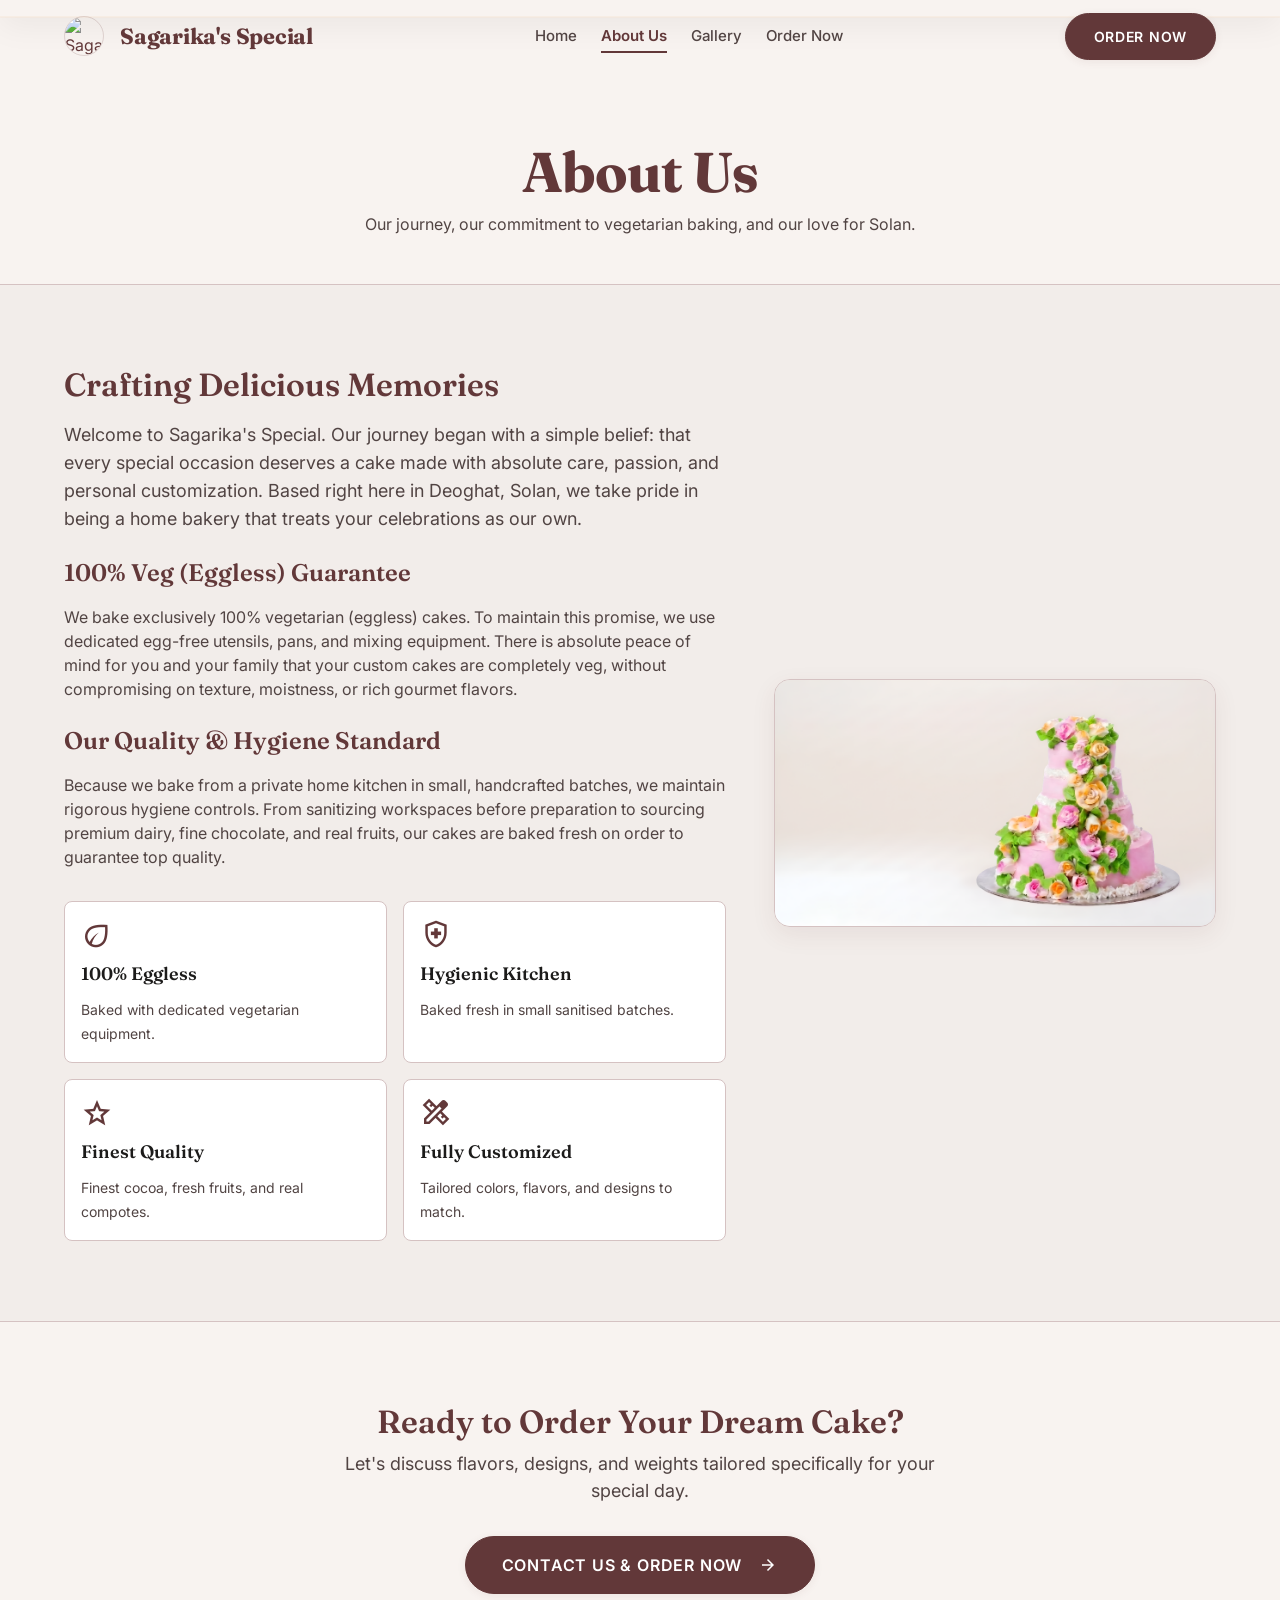
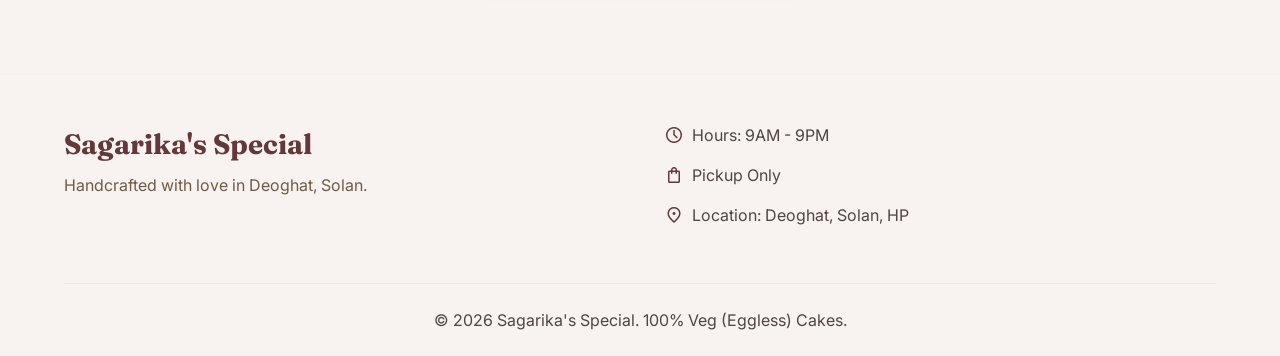
==== about.html @ c47560eb "Refactor single-page website to multi-page structure: Home, About Us, Gallery, Order Now. Add WhatsA" ====
<!DOCTYPE html>
<html lang="en">
<head>
  <meta charset="utf-8">
  <meta name="viewport" content="width=device-width, initial-scale=1.0">
  <title>About Us | Sagarika's Special</title>
  <meta name="description" content="Learn about Sagarika's Special, our passion for baking handcrafted 100% vegetarian (eggless) custom cakes, and our hygiene commitments in Deoghat, Solan.">
  
  <!-- Preconnect to Fonts -->
  <link rel="preconnect" href="https://fonts.googleapis.com">
  <link rel="preconnect" href="https://fonts.gstatic.com" crossorigin>
  
  <!-- Font Stylesheets -->
  <link href="https://fonts.googleapis.com/css2?family=Fraunces:ital,opsz,wght@0,9..144,100..900;1,9..144,100..900&family=Inter:wght@100..900&display=block" rel="stylesheet">
  <link href="https://fonts.googleapis.com/css2?family=Material+Symbols+Outlined:wght,FILL@100..700,0..1&display=block" rel="stylesheet">
  
  <!-- Custom Stylesheet -->
  <link rel="stylesheet" href="./css/style.css?v=28">
</head>
<body id="about">

  <!-- Preloader -->
  <div id="preloader" class="preloader">
    <div class="loader-content">
      <span class="loader-text">Sagarika's Special</span>
      <div class="loader-spinner"></div>
    </div>
  </div>

  <!-- Navigation Bar -->
  <nav class="navbar" id="main-nav">
    <div class="container-custom nav-container">
      <!-- Brand Logo & Name -->
      <a href="./index.html" class="logo-link">
        <img alt="Sagarika Special Logo" class="logo-img" src="https://lh3.googleusercontent.com/aida-public/[base64]">
        <span class="logo-text">Sagarika's Special</span>
      </a>
      
      <!-- Centered Navigation Links (Desktop) -->
      <div class="nav-links">
        <a href="./index.html" class="nav-link">Home</a>
        <a href="./about.html" class="nav-link">About Us</a>
        <a href="./gallery.html" class="nav-link">Gallery</a>
        <a href="./order.html" class="nav-link">Order Now</a>
      </div>
      
      <!-- Rightmost CTA Button -->
      <a class="btn btn-primary" href="./order.html">Order Now</a>
      
      <!-- Hamburger Toggle -->
      <button class="mobile-nav-toggle" id="mobile-menu-toggle" aria-label="Toggle navigation menu" aria-expanded="false">
        <span></span>
        <span></span>
        <span></span>
      </button>
    </div>
  </nav>

  <!-- Mobile Navigation Menu Drawer -->
  <div id="mobile-menu" class="mobile-menu">
    <a href="./index.html" class="nav-link">Home</a>
    <a href="./about.html" class="nav-link">About Us</a>
    <a href="./gallery.html" class="nav-link">Gallery</a>
    <a href="./order.html" class="nav-link">Order Now</a>
  </div>

  <!-- Main Content -->
  <main class="main-content">
    
    <!-- Page Hero -->
    <header class="page-hero">
      <div class="container-custom">
        <h1 class="font-display-lg page-hero-title">About Us</h1>
        <p class="page-hero-subtitle">Our journey, our commitment to vegetarian baking, and our love for Solan.</p>
      </div>
    </header>

    <!-- Editorial Story Section -->
    <section class="section-padding" style="background-color: var(--color-background);">
      <div class="container-custom">
        <div class="about-grid">
          <!-- Text Column -->
          <div class="about-text">
            <h2 class="font-headline-lg" style="color: var(--color-primary);">Crafting Delicious Memories</h2>
            <p class="font-body-lg" style="color: var(--color-on-surface-variant);">
              Welcome to Sagarika's Special. Our journey began with a simple belief: that every special occasion deserves a cake made with absolute care, passion, and personal customization. Based right here in Deoghat, Solan, we take pride in being a home bakery that treats your celebrations as our own.
            </p>
            
            <h3 class="font-headline-md" style="color: var(--color-primary); margin-top: var(--spacing-xs);">100% Veg (Eggless) Guarantee</h3>
            <p class="font-body-md" style="color: var(--color-on-surface-variant);">
              We bake exclusively 100% vegetarian (eggless) cakes. To maintain this promise, we use dedicated egg-free utensils, pans, and mixing equipment. There is absolute peace of mind for you and your family that your custom cakes are completely veg, without compromising on texture, moistness, or rich gourmet flavors.
            </p>

            <h3 class="font-headline-md" style="color: var(--color-primary); margin-top: var(--spacing-xs);">Our Quality & Hygiene Standard</h3>
            <p class="font-body-md" style="color: var(--color-on-surface-variant);">
              Because we bake from a private home kitchen in small, handcrafted batches, we maintain rigorous hygiene controls. From sanitizing workspaces before preparation to sourcing premium dairy, fine chocolate, and real fruits, our cakes are baked fresh on order to guarantee top quality.
            </p>

            <!-- Features Grid -->
            <div class="about-features">
              <div class="about-feature-item">
                <span class="material-symbols-outlined about-feature-icon">eco</span>
                <h4 class="font-headline-md" style="font-size: 18px; margin: 0;">100% Eggless</h4>
                <p class="font-body-md" style="font-size: 14px; margin: 0; color: var(--color-on-surface-variant);">Baked with dedicated vegetarian equipment.</p>
              </div>
              <div class="about-feature-item">
                <span class="material-symbols-outlined about-feature-icon">health_and_safety</span>
                <h4 class="font-headline-md" style="font-size: 18px; margin: 0;">Hygienic Kitchen</h4>
                <p class="font-body-md" style="font-size: 14px; margin: 0; color: var(--color-on-surface-variant);">Baked fresh in small sanitised batches.</p>
              </div>
              <div class="about-feature-item">
                <span class="material-symbols-outlined about-feature-icon">grade</span>
                <h4 class="font-headline-md" style="font-size: 18px; margin: 0;">Finest Quality</h4>
                <p class="font-body-md" style="font-size: 14px; margin: 0; color: var(--color-on-surface-variant);">Finest cocoa, fresh fruits, and real compotes.</p>
              </div>
              <div class="about-feature-item">
                <span class="material-symbols-outlined about-feature-icon">design_services</span>
                <h4 class="font-headline-md" style="font-size: 18px; margin: 0;">Fully Customized</h4>
                <p class="font-body-md" style="font-size: 14px; margin: 0; color: var(--color-on-surface-variant);">Tailored colors, flavors, and designs to match.</p>
              </div>
            </div>
          </div>

          <!-- Image Column -->
          <div>
            <div class="about-image-container">
              <img class="about-image" alt="Stunning rose celebration custom cake handcrafted in Solan" src="./images/hero-celebration.png">
            </div>
          </div>
        </div>
      </div>
    </section>

    <!-- Call to Action Banner -->
    <section class="order-section section-padding" style="background-color: var(--color-surface-container-low); border-top: 1px solid var(--color-outline-variant);">
      <div class="container-custom order-container" style="text-align: center;">
        <h2 class="font-headline-lg section-title">Ready to Order Your Dream Cake?</h2>
        <p class="section-subtitle" style="max-width: 650px; margin: 0 auto 32px auto; color: var(--color-on-surface-variant);">
          Let's discuss flavors, designs, and weights tailored specifically for your special day.
        </p>
        <div style="display: flex; justify-content: center;">
          <a class="btn btn-primary btn-lg" href="./order.html">
            Contact Us & Order Now
            <span class="material-symbols-outlined" style="font-size: 20px; margin-left: 8px;">arrow_forward</span>
          </a>
        </div>
      </div>
    </section>
  </main>

  <!-- Footer -->
  <footer class="footer section-padding">
    <div class="container-custom">
      <div class="footer-grid">
        <!-- Brand & Tagline -->
        <div class="footer-col">
          <span class="footer-logo">Sagarika's Special</span>
          <p class="font-body-md footer-subtitle">Handcrafted with love in Deoghat, Solan.</p>
        </div>
        
        <!-- Business Details & Location -->
        <div class="footer-col">
          <div class="footer-detail">
            <span class="material-symbols-outlined footer-detail-icon">schedule</span>
            <span class="font-body-md">Hours: 9AM - 9PM</span>
          </div>
          <div class="footer-detail">
            <span class="material-symbols-outlined footer-detail-icon">shopping_bag</span>
            <span class="font-body-md">Pickup Only</span>
          </div>
          <div class="footer-detail">
            <span class="material-symbols-outlined footer-detail-icon">location_on</span>
            <span class="font-body-md">Location: Deoghat, Solan, HP</span>
          </div>
        </div>
      </div>

      <!-- Copyright -->
      <div class="copyright-container">
        <p class="font-body-md">
          &copy; 2026 Sagarika's Special. 100% Veg (Eggless) Cakes.
        </p>
      </div>
    </div>
  </footer>

  <!-- Link script -->
  <script src="./js/script.js?v=3"></script>
</body>
</html>
---- css/style.css ----
/* ==========================================================================
   Artisanal Elegance Design System & Theme
   ========================================================================== */

:root {
  /* Colors - Floral Confectionery Less Bright Light Theme */
  --color-primary: #623839;
  --color-on-primary: #ffffff;
  --color-primary-container: #7d4f50;
  --color-on-primary-container: #ffc6c6;
  
  --color-secondary: #725a44;
  --color-on-secondary: #ffffff;
  --color-secondary-container: #fadabe;
  --color-on-secondary-container: #765e48;
  
  --color-tertiary: #683435;
  --color-on-tertiary: #ffffff;
  --color-tertiary-container: #844b4c;
  --color-on-tertiary-container: #ffc5c4;

  --color-background: #f2edea;
  --color-on-background: #1c1b1a;

  --color-surface: #f8f3f0;
  --color-surface-dim: #ded9d6;
  --color-surface-bright: #fdf8f5;
  --color-surface-container-lowest: #ffffff;
  --color-surface-container-low: #f8f3f0;
  --color-surface-container: #f2edea;
  --color-surface-container-high: #ece7e4;
  --color-surface-container-highest: #e6e2df;
  
  --color-on-surface: #1c1b1a;
  --color-on-surface-variant: #514443;
  --color-outline: #837373;
  --color-outline-variant: #d5c2c2;

  --color-whatsapp: #25D366;
  --color-whatsapp-hover: #1ebd5b;

  /* Typography */
  --font-family-display: 'Fraunces', serif;
  --font-family-body: 'Inter', sans-serif;

  /* Border Radii */
  --rounded-sm: 0.125rem;       /* 2px */
  --rounded-default: 0.25rem;  /* 4px */
  --rounded-md: 0.375rem;       /* 6px */
  --rounded-lg: 0.5rem;        /* 8px */
  --rounded-xl: 0.75rem;       /* 12px */
  --rounded-2xl: 1rem;         /* 16px */
  --rounded-full: 9999px;

  /* Spacing */
  --spacing-base: 4px;
  --spacing-xs: 8px;
  --spacing-sm: 16px;
  --spacing-md: 24px;
  --spacing-lg: 48px;
  --spacing-xl: 80px;
  --spacing-gutter: 24px;
  --margin-mobile: 16px;
  --margin-desktop: 64px;

  /* Header transitions */
  --transition-smooth: all 0.3s cubic-bezier(0.4, 0, 0.2, 1);
}

/* ==========================================================================
   Resets & Base Styles
   ========================================================================== */

*, *::before, *::after {
  box-sizing: border-box;
  margin: 0;
  padding: 0;
}

html {
  scroll-behavior: smooth;
  -webkit-text-size-adjust: 100%;
}

body {
  font-family: var(--font-family-body);
  font-size: 16px;
  line-height: 1.5;
  background-color: var(--color-background);
  color: var(--color-on-background);
  min-height: 100vh;
  display: flex;
  flex-direction: column;
  -webkit-font-smoothing: antialiased;
  -moz-osx-font-smoothing: grayscale;
}

img {
  max-width: 100%;
  display: block;
  height: auto;
}

a {
  color: inherit;
  text-decoration: none;
}

button, input {
  font: inherit;
  background: none;
  border: none;
}

/* ==========================================================================
   Typography Utilities
   ========================================================================== */

.font-display-lg {
  font-family: var(--font-family-display);
  font-size: 56px;
  font-weight: 700;
  line-height: 64px;
  letter-spacing: -0.02em;
}

.font-headline-lg {
  font-family: var(--font-family-display);
  font-size: 32px;
  font-weight: 600;
  line-height: 40px;
}

.font-headline-md {
  font-family: var(--font-family-display);
  font-size: 24px;
  font-weight: 600;
  line-height: 32px;
}

.font-body-lg {
  font-family: var(--font-family-body);
  font-size: 18px;
  font-weight: 400;
  line-height: 28px;
}

.font-body-md {
  font-family: var(--font-family-body);
  font-size: 16px;
  font-weight: 400;
  line-height: 24px;
}

.font-label-md {
  font-family: var(--font-family-body);
  font-size: 14px;
  font-weight: 600;
  line-height: 20px;
  letter-spacing: 0.05em;
  text-transform: uppercase;
}

.font-caption {
  font-family: var(--font-family-body);
  font-size: 12px;
  font-weight: 400;
  line-height: 16px;
}

/* ==========================================================================
   Layout & Container Components
   ========================================================================== */

.main-content {
  flex-grow: 1;
}

.container-custom {
  width: 100%;
  max-width: 1280px;
  margin: 0 auto;
  padding-left: var(--margin-desktop);
  padding-right: var(--margin-desktop);
}

.section-padding {
  padding-top: var(--spacing-xl);
  padding-bottom: var(--spacing-xl);
}

/* ==========================================================================
   Header & Navigation
   ========================================================================== */

.navbar {
  position: fixed;
  top: 0;
  left: 0;
  right: 0;
  z-index: 100;
  width: 100%;
  background-color: transparent;
  border-bottom: 1px solid transparent;
  transition: var(--transition-smooth);
}

/* Scroll state styling */
.navbar.scrolled {
  background-color: rgba(242, 237, 234, 0.45); /* background/45 */
  backdrop-filter: blur(12px);
  -webkit-backdrop-filter: blur(12px);
  border-bottom: 1px solid rgba(241, 209, 181, 0.15); /* secondary-container/15 */
  box-shadow: 0 4px 30px rgba(0, 0, 0, 0.01);
}

.nav-container {
  display: flex;
  justify-content: space-between;
  align-items: center;
  height: 72px;
}

.logo-link {
  display: flex;
  align-items: center;
  gap: var(--spacing-sm);
  color: var(--color-primary);
  transition: var(--transition-smooth);
}

.logo-link:hover {
  opacity: 0.9;
}

.logo-img {
  height: 40px;
  width: 40px;
  object-fit: contain;
  border-radius: var(--rounded-full);
  border: 1px solid rgba(125, 79, 80, 0.2);
}

.logo-text {
  font-family: var(--font-family-display);
  font-size: 22px;
  font-weight: 700;
  letter-spacing: -0.01em;
}

/* Menu links */
.nav-links {
  display: flex;
  align-items: center;
  gap: var(--spacing-md);
}

.nav-link {
  color: var(--color-on-surface-variant);
  font-family: var(--font-family-body);
  font-size: 15px;
  font-weight: 500;
  transition: var(--transition-smooth);
  position: relative;
  padding: 6px 0;
}

.nav-link::after {
  content: '';
  position: absolute;
  bottom: 0;
  left: 0;
  width: 100%;
  height: 2px;
  background-color: var(--color-primary);
  transform: scaleX(0);
  transform-origin: right;
  transition: transform 0.3s ease;
}

.nav-link:hover {
  color: var(--color-primary);
}

.nav-link:hover::after {
  transform: scaleX(1);
  transform-origin: left;
}

.nav-link.active {
  color: var(--color-primary);
  font-weight: 600;
}

.nav-link.active::after {
  transform: scaleX(1);
  transform-origin: left;
}

/* Hamburger icon */
.mobile-nav-toggle {
  display: none;
  flex-direction: column;
  justify-content: space-between;
  width: 24px;
  height: 18px;
  cursor: pointer;
  z-index: 101;
}

.mobile-nav-toggle span {
  width: 100%;
  height: 2px;
  background-color: var(--color-primary);
  border-radius: var(--rounded-full);
  transition: var(--transition-smooth);
}

.mobile-nav-toggle.active span:nth-child(1) {
  transform: translateY(8px) rotate(45deg);
}

.mobile-nav-toggle.active span:nth-child(2) {
  opacity: 0;
}

.mobile-nav-toggle.active span:nth-child(3) {
  transform: translateY(-8px) rotate(-45deg);
}

/* Mobile dropdown menu */
.mobile-menu {
  position: fixed;
  top: 72px;
  left: 0;
  width: 100%;
  background-color: var(--color-surface);
  border-bottom: 1px solid rgba(241, 209, 181, 0.4);
  padding: var(--spacing-md) var(--margin-mobile);
  display: flex;
  flex-direction: column;
  gap: var(--spacing-sm);
  z-index: 99;
  transform: translateY(-120%);
  transition: transform 0.4s cubic-bezier(0.16, 1, 0.3, 1);
  box-shadow: 0 10px 30px rgba(0, 0, 0, 0.05);
}

.mobile-menu.active {
  transform: translateY(0);
}

.mobile-menu .nav-link {
  font-size: 18px;
  padding: var(--spacing-xs) 0;
  border-bottom: 1px solid rgba(241, 209, 181, 0.2);
}

/* ==========================================================================
   Buttons
   ========================================================================== */

.btn {
  display: inline-flex;
  align-items: center;
  justify-content: center;
  gap: var(--spacing-xs);
  border-radius: var(--rounded-full);
  font-family: var(--font-family-body);
  font-size: 14px;
  font-weight: 600;
  letter-spacing: 0.05em;
  text-transform: uppercase;
  cursor: pointer;
  transition: var(--transition-smooth);
  box-shadow: 0 2px 8px rgba(98, 56, 57, 0.08);
}

.btn-primary {
  background-color: var(--color-primary);
  color: var(--color-on-primary);
  padding: 12px 28px;
  border: 1px solid var(--color-primary);
}

.btn-primary:hover {
  background-color: var(--color-on-primary-container);
  color: var(--color-primary);
  border-color: var(--color-on-primary-container);
  transform: translateY(-1px);
  box-shadow: 0 4px 12px rgba(98, 56, 57, 0.15);
}

.btn-primary:active {
  transform: translateY(0);
}

.btn-secondary {
  background-color: transparent;
  color: var(--color-on-surface);
  border: 1px solid var(--color-outline);
  padding: 12px 28px;
}

.btn-secondary:hover {
  color: var(--color-primary);
  border-color: var(--color-primary);
  background-color: rgba(98, 56, 57, 0.03);
  transform: translateY(-1px);
}

.btn-secondary:active {
  transform: translateY(0);
}

.btn-lg {
  padding: 16px 36px;
  font-size: 16px;
}

.btn-whatsapp {
  background-color: var(--color-whatsapp);
  color: #ffffff;
  padding: 16px 32px;
  width: 100%;
}

.btn-whatsapp:hover {
  background-color: var(--color-whatsapp-hover);
  transform: translateY(-1px);
  box-shadow: 0 4px 12px rgba(37, 211, 102, 0.2);
}

.btn-call {
  background-color: var(--color-surface);
  color: var(--color-on-surface);
  border: 1px solid var(--color-outline);
  padding: 16px 32px;
  width: 100%;
}

.btn-call:hover {
  background-color: var(--color-surface-container-high);
  transform: translateY(-1px);
}

/* ==========================================================================
   Hero Section
   ========================================================================== */

.hero-section {
  position: relative;
  height: 650px;
  display: flex;
  align-items: center;
  background-image: linear-gradient(
    to right,
    rgba(242, 237, 234, 0.95) 0%,
    rgba(242, 237, 234, 0.6) 45%,
    rgba(242, 237, 234, 0.0) 100%
  ), url('../images/hero-celebration.png');
  background-size: 80% ;
  background-position: right 5px center;
  background-repeat: no-repeat;
  margin-top: 0;
  padding-top: 72px; /* Pull text content down from fixed header */
}

.hero-container {
  width: 100%;
  z-index: 2;
}

.hero-content {
  max-width: 500px;
  display: flex;
  flex-direction: column;
  align-items: flex-start;
  gap: var(--spacing-md);
  color: var(--color-on-background);
}

/* Tag/Badge for Vegetarian */
.badge-veg {
  display: inline-flex;
  align-items: center;
  gap: var(--spacing-xs);
  background-color: var(--color-tertiary-container);
  color: var(--color-on-tertiary-container);
  padding: 8px 16px;
  border-radius: var(--rounded-full);
  font-family: var(--font-family-body);
  font-size: 13px;
  font-weight: 600;
  letter-spacing: 0.03em;
  box-shadow: 0 2px 6px rgba(0, 0, 0, 0.1);
  text-transform: uppercase;
}

.badge-veg .material-symbols-outlined {
  font-size: 18px;
}

.hero-title {
  color: var(--color-primary);
}

.hero-desc {
  color: var(--color-on-surface-variant);
  font-weight: 500;
}

/* ==========================================================================
   Specialties Section
   ========================================================================== */

.specialties-section {
  background-color: var(--color-surface);
}

.section-header {
  text-align: center;
  margin-bottom: var(--spacing-xl);
}

.section-title {
  color: var(--color-primary);
  margin-bottom: var(--spacing-xs);
}

.section-subtitle {
  font-family: var(--font-family-body);
  font-size: 18px;
  color: var(--color-secondary);
}

.grid-specialties {
  display: grid;
  grid-template-columns: repeat(5, 1fr);
  gap: var(--spacing-lg);
}

.specialty-card {
  display: flex;
  flex-direction: column;
  cursor: pointer;
  background-color: var(--color-surface-container-low);
  border: 1px solid var(--color-outline-variant);
  border-radius: var(--rounded-2xl);
  padding: var(--spacing-sm);
  transition: var(--transition-smooth);
}

.specialty-card:hover {
  transform: translateY(-4px);
  border-color: var(--color-primary);
  box-shadow: 0 12px 30px rgba(0, 0, 0, 0.25);
}

.specialty-img-container {
  border-radius: var(--rounded-xl);
  overflow: hidden;
  margin-bottom: var(--spacing-sm);
  position: relative;
}

.specialty-img {
  width: 100%;
  height: auto;
  display: block;
  transition: transform 0.6s cubic-bezier(0.16, 1, 0.3, 1);
}

.specialty-card:hover .specialty-img {
  transform: scale(1.04);
}

.specialty-tag {
  position: absolute;
  top: 16px;
  right: 16px;
  background-color: rgba(253, 248, 245, 0.92);
  backdrop-filter: blur(4px);
  color: var(--color-primary);
  padding: 6px 14px;
  border-radius: var(--rounded-full);
  font-family: var(--font-family-body);
  font-size: 12px;
  font-weight: 600;
  letter-spacing: 0.05em;
  text-transform: uppercase;
  box-shadow: 0 2px 8px rgba(0, 0, 0, 0.05);
}

.specialty-title {
  color: var(--color-on-surface);
  margin-bottom: var(--spacing-xs);
  transition: color var(--transition-smooth);
}

.specialty-card:hover .specialty-title {
  color: var(--color-primary);
}

.specialty-desc {
  color: var(--color-on-surface-variant);
}

.view-more-container {
  text-align: center;
  margin-top: var(--spacing-xl);
}

/* ==========================================================================
   Order Now Section
   ========================================================================== */

.order-section {
  background-color: var(--color-surface-container-low);
  border-top: 1px solid rgba(213, 194, 194, 0.3); /* outline-variant/30 */
  scroll-margin-top: 72px;
}

.order-container {
  max-width: 1000px;
}

.order-grid {
  display: grid;
  grid-template-columns: 1.1fr 0.9fr;
  gap: var(--spacing-lg);
  align-items: start;
}

.info-column {
  display: flex;
  flex-direction: column;
  gap: var(--spacing-lg);
}

.info-item {
  display: flex;
  align-items: start;
  gap: var(--spacing-sm);
}

.info-icon {
  color: var(--color-primary);
  font-size: 30px;
  margin-top: 2px;
}

.info-title {
  color: var(--color-on-surface);
  margin-bottom: var(--spacing-xs);
  font-size: 20px;
}

.info-list {
  list-style: none;
}

.info-list li {
  display: flex;
  align-items: start;
  gap: var(--spacing-xs);
  color: var(--color-on-surface-variant);
  margin-bottom: var(--spacing-xs);
}

.info-list-icon {
  color: var(--color-secondary);
  font-size: 18px;
  margin-top: 3px;
}

.contact-card {
  background-color: var(--color-surface);
  padding: 36px;
  border-radius: var(--rounded-2xl);
  border: 1px solid rgba(213, 194, 194, 0.5); /* outline-variant/50 */
  box-shadow: 0 8px 30px rgba(98, 56, 57, 0.04);
}

.contact-title {
  color: var(--color-primary);
  margin-bottom: var(--spacing-md);
  text-align: center;
}

.contact-buttons {
  display: flex;
  flex-direction: column;
  gap: var(--spacing-sm);
}

.contact-hours-container {
  margin-top: var(--spacing-lg);
  padding-top: var(--spacing-md);
  border-top: 1px solid rgba(213, 194, 194, 0.3);
  text-align: center;
}

.hours-tag {
  font-family: var(--font-family-body);
  font-size: 11px;
  font-weight: 600;
  color: var(--color-secondary);
  text-transform: uppercase;
  letter-spacing: 0.1em;
  margin-bottom: var(--spacing-xs);
}

.hours-text {
  color: var(--color-on-surface-variant);
}

/* ==========================================================================
   Footer
   ========================================================================== */

.footer {
  background-color: var(--color-surface-container-low);
  border-top: 1px solid rgba(241, 209, 181, 0.2); /* secondary-container/20 */
  margin-top: auto;
  padding-top: var(--spacing-lg);
  padding-bottom: var(--spacing-md);
}

.footer-grid {
  display: grid;
  grid-template-columns: repeat(2, 1fr);
  gap: var(--spacing-lg);
  align-items: start;
}

.footer-col {
  display: flex;
  flex-direction: column;
  align-items: flex-start;
  gap: var(--spacing-xs);
}

.footer-logo {
  font-family: var(--font-family-display);
  font-size: 28px;
  font-weight: 700;
  color: var(--color-primary);
}

.footer-subtitle {
  color: var(--color-secondary);
}

.footer-detail {
  display: flex;
  align-items: center;
  gap: var(--spacing-xs);
  color: var(--color-on-surface-variant);
  margin-bottom: var(--spacing-xs);
}

.footer-detail-icon {
  color: var(--color-primary);
  font-size: 20px;
}

.copyright-container {
  margin-top: var(--spacing-lg);
  padding-top: var(--spacing-md);
  border-top: 1px solid rgba(213, 194, 194, 0.3);
  text-align: center;
  color: var(--color-on-surface-variant);
}

/* ==========================================================================
   Responsive Design Breakpoints
   ========================================================================== */

/* Tablet & Mobile Layout Adaptations */
@media (max-width: 1024px) {
  .container-custom {
    padding-left: var(--margin-mobile);
    padding-right: var(--margin-mobile);
  }
  
  .hero-section {
    height: 600px;
    padding-top: 72px;
  }
  
  .font-display-lg {
    font-size: 44px;
    line-height: 52px;
  }
  
  .grid-specialties {
    grid-template-columns: repeat(2, 1fr);
    gap: var(--spacing-md);
  }
  
  .footer-grid {
    grid-template-columns: 1fr;
    gap: var(--spacing-md);
    text-align: center;
  }

  .footer-col {
    align-items: center;
  }
}

@media (max-width: 768px) {
  /* Navigation adjustments */
  .nav-links {
    display: none; /* Hide on mobile - mobile menu active state handles dropdown */
  }

  .navbar .btn-primary {
    display: none; /* Hide CTA button on header, show in mobile drawer */
  }

  .mobile-nav-toggle {
    display: flex;
  }
  
  /* Hero typography for small screens */
  .font-display-lg {
    font-size: 36px;
    line-height: 44px;
  }
  
  .hero-section {
    height: auto;
    min-height: auto;
    padding-top: 110px;
    padding-bottom: var(--spacing-lg);
    background-image: none;
    background-color: var(--color-background);
  }

  .hero-content {
    margin-left: auto;
    margin-right: auto;
    align-items: center;
    text-align: center;
    gap: var(--spacing-sm);
  }
  
  /* Specialty layout - fit side-by-side horizontally */
  .grid-specialties {
    grid-template-columns: repeat(2, 1fr);
    gap: var(--spacing-sm);
  }

  .specialty-card {
    padding: var(--spacing-xs);
  }

  .specialty-title {
    font-size: 18px;
    line-height: 24px;
  }

  .specialty-desc {
    font-size: 13px;
    line-height: 18px;
  }

  .specialty-tag {
    top: auto;
    bottom: 6px;
    left: 6px;
    right: auto;
    font-size: 9px;
    padding: 3px 8px;
    background-color: rgba(242, 237, 234, 0.95);
    border: 1px solid rgba(98, 56, 57, 0.2);
  }
  
  /* Order Grid - stack */
  .order-grid {
    grid-template-columns: 1fr;
    gap: var(--spacing-lg);
  }
  
  .contact-card {
    padding: 24px;
    order: 1;
  }
  
  .info-column {
    order: 2;
  }
}

/* ==========================================================================
   Preloader / Loading Screen
   ========================================================================== */
.preloader {
  position: fixed;
  top: 0;
  left: 0;
  width: 100%;
  height: 100%;
  background-color: var(--color-background);
  z-index: 9999;
  display: flex;
  justify-content: center;
  align-items: center;
  transition: opacity 0.5s ease, visibility 0.5s ease;
}

.preloader.fade-out {
  opacity: 0;
  visibility: hidden;
}

.loader-content {
  display: flex;
  flex-direction: column;
  align-items: center;
  gap: var(--spacing-sm);
}

.loader-text {
  font-family: var(--font-family-display);
  font-size: 28px;
  font-weight: 700;
  color: var(--color-primary);
  letter-spacing: 0.02em;
}

.loader-spinner {
  width: 40px;
  height: 40px;
  border: 3px solid rgba(98, 56, 57, 0.1);
  border-top-color: var(--color-primary);
  border-radius: 50%;
  animation: spin 1s linear infinite;
}

@keyframes spin {
  to { transform: rotate(360deg); }
}

@keyframes pulse {
  0%, 100% { transform: scale(1); opacity: 0.9; }
  50% { transform: scale(1.08); opacity: 1; }
}

/* ==========================================================================
   Page Hero & Editorial Layouts
   ========================================================================== */
.page-hero {
  padding-top: 140px;
  padding-bottom: var(--spacing-lg);
  background-color: var(--color-surface-container-low);
  border-bottom: 1px solid var(--color-outline-variant);
  text-align: center;
}

.page-hero-title {
  color: var(--color-primary);
  margin-bottom: var(--spacing-xs);
}

.page-hero-subtitle {
  font-family: var(--font-family-body);
  font-size: 16px;
  color: var(--color-on-surface-variant);
  max-width: 600px;
  margin: 0 auto;
}

/* About Grid */
.about-grid {
  display: grid;
  grid-template-columns: 1.2fr 0.8fr;
  gap: var(--spacing-lg);
  align-items: center;
}

.about-text {
  display: flex;
  flex-direction: column;
  gap: var(--spacing-sm);
}

.about-features {
  display: grid;
  grid-template-columns: 1fr 1fr;
  gap: var(--spacing-sm);
  margin-top: var(--spacing-sm);
}

.about-feature-item {
  background-color: var(--color-surface-container-lowest);
  border: 1px solid var(--color-outline-variant);
  padding: var(--spacing-sm);
  border-radius: var(--rounded-lg);
  display: flex;
  flex-direction: column;
  gap: var(--spacing-xs);
}

.about-feature-icon {
  color: var(--color-primary);
  font-size: 32px;
}

.about-image-container {
  border-radius: var(--rounded-2xl);
  overflow: hidden;
  border: 1px solid var(--color-outline-variant);
  box-shadow: 0 8px 24px rgba(98, 56, 57, 0.08);
}

.about-image {
  width: 100%;
  height: auto;
  display: block;
}

/* ==========================================================================
   Order Form & Inputs
   ========================================================================== */
.order-form {
  margin-top: var(--spacing-sm);
  display: flex;
  flex-direction: column;
  gap: var(--spacing-sm);
}

.form-group {
  display: flex;
  flex-direction: column;
  gap: 6px;
  text-align: left;
}

.form-label {
  font-family: var(--font-family-body);
  font-size: 12px;
  font-weight: 600;
  color: var(--color-primary);
  letter-spacing: 0.05em;
  text-transform: uppercase;
}

.form-control, .form-select, .form-textarea {
  font-family: var(--font-family-body);
  font-size: 15px;
  padding: 10px 12px;
  background-color: var(--color-surface-container-lowest);
  border: 1px solid var(--color-outline-variant);
  border-radius: var(--rounded-md);
  color: var(--color-on-surface);
  transition: var(--transition-smooth);
  width: 100%;
  outline: none;
}

.form-control:focus, .form-select:focus, .form-textarea:focus {
  border-color: var(--color-primary);
  box-shadow: 0 0 0 3px rgba(125, 79, 80, 0.15);
}

.form-textarea {
  resize: vertical;
  min-height: 80px;
}

/* Responsive Overrides */
@media (max-width: 1024px) {
  .about-grid {
    grid-template-columns: 1fr;
    gap: var(--spacing-md);
  }
}

@media (max-width: 768px) {
  .about-features {
    grid-template-columns: 1fr;
  }
}
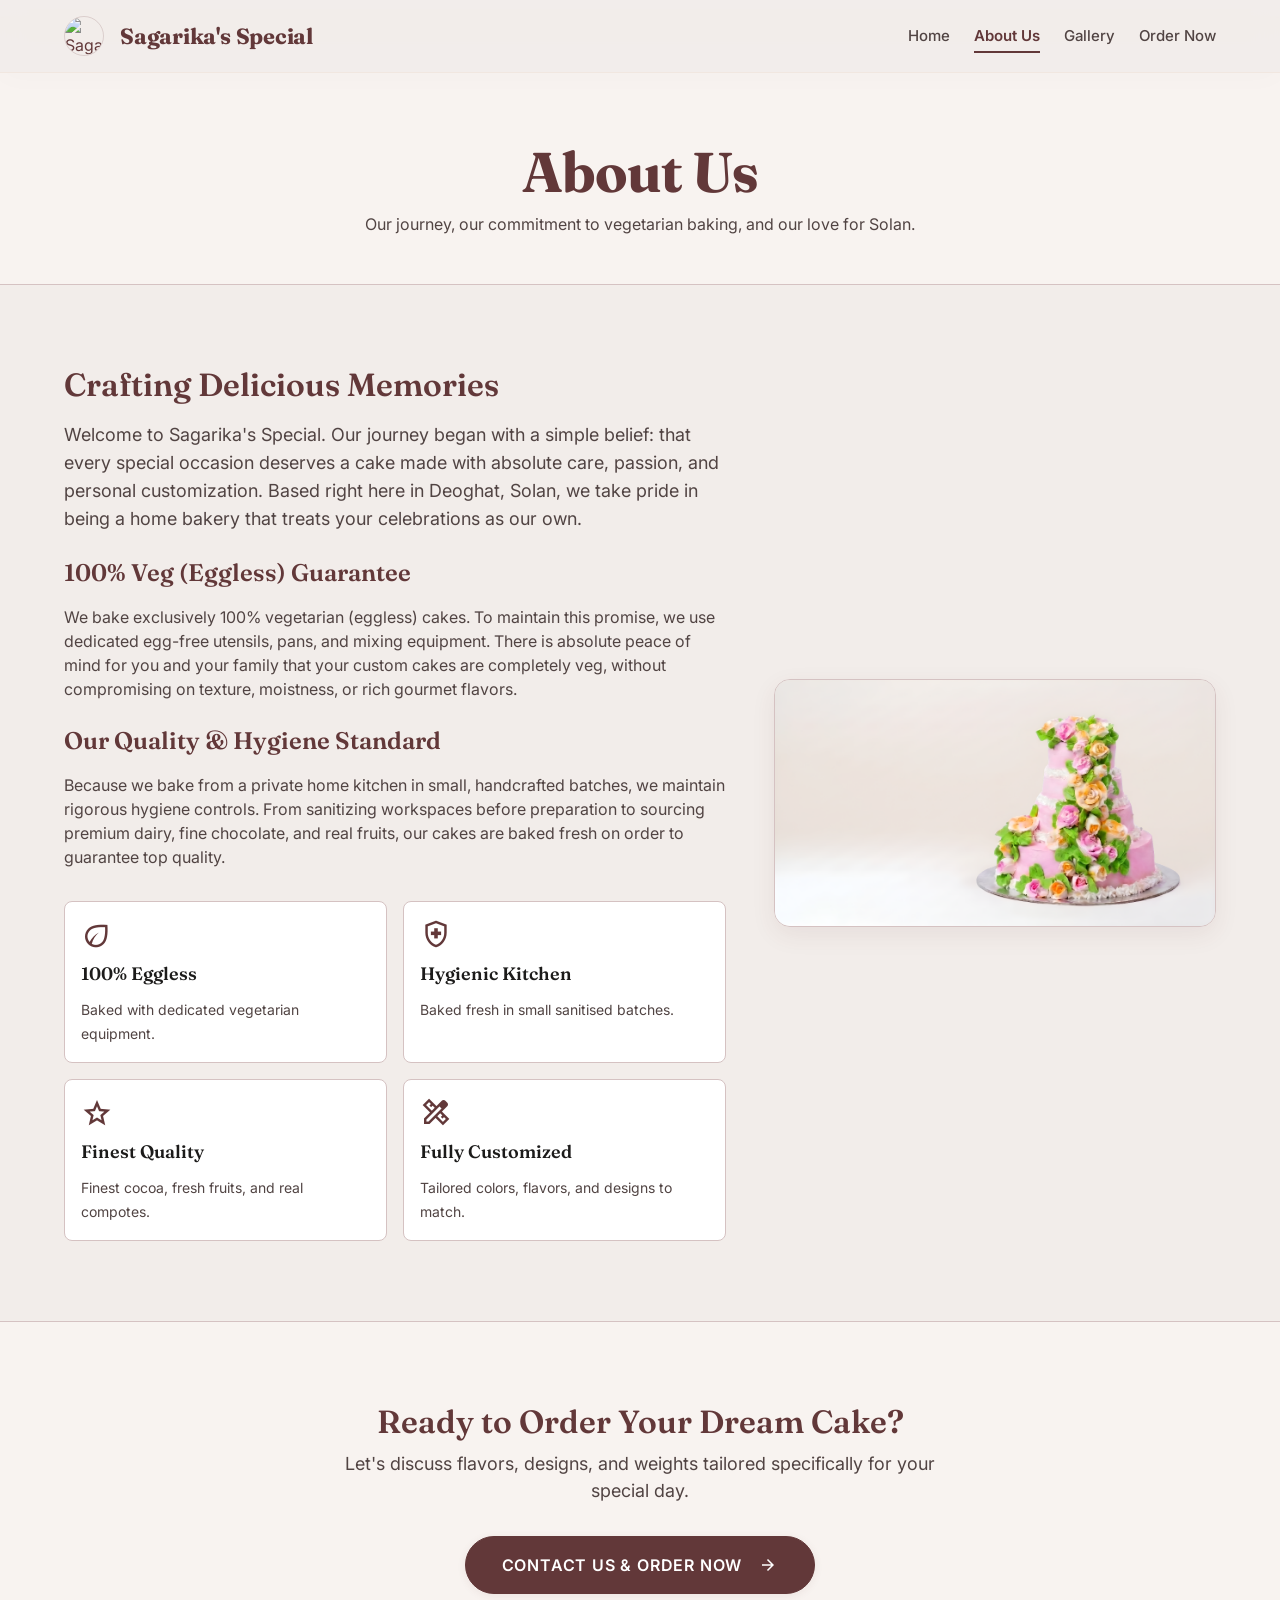
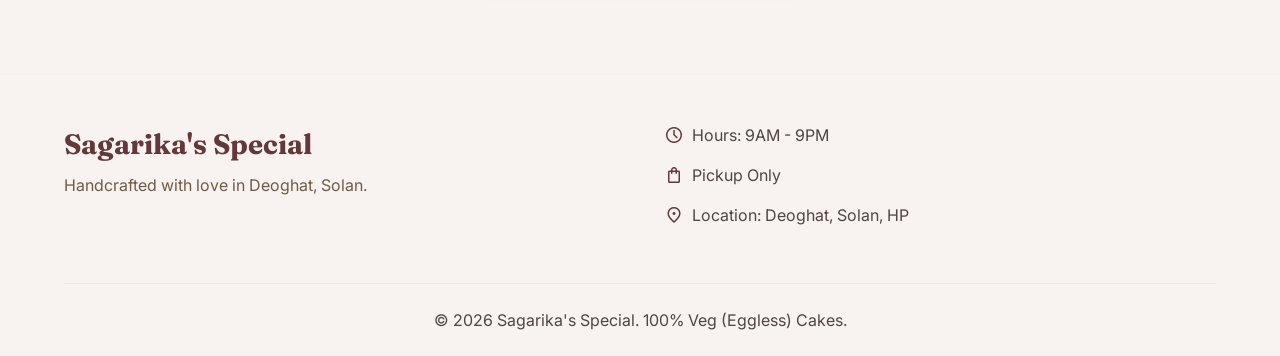
==== commit e1670785: "Fix top white bar on navbar with persistent glassmorphism, remove duplicate Order Now button from na" ====
--- a/about.html
+++ b/about.html
@@ -15,7 +15,7 @@
   <link href="https://fonts.googleapis.com/css2?family=Material+Symbols+Outlined:wght,FILL@100..700,0..1&display=block" rel="stylesheet">
   
   <!-- Custom Stylesheet -->
-  <link rel="stylesheet" href="./css/style.css?v=28">
+  <link rel="stylesheet" href="./css/style.css?v=29">
 </head>
 <body id="about">
 
@@ -44,8 +44,7 @@
         <a href="./order.html" class="nav-link">Order Now</a>
       </div>
       
-      <!-- Rightmost CTA Button -->
-      <a class="btn btn-primary" href="./order.html">Order Now</a>
+
       
       <!-- Hamburger Toggle -->
       <button class="mobile-nav-toggle" id="mobile-menu-toggle" aria-label="Toggle navigation menu" aria-expanded="false">
--- a/css/style.css
+++ b/css/style.css
@@ -200,18 +200,18 @@
   right: 0;
   z-index: 100;
   width: 100%;
-  background-color: transparent;
-  border-bottom: 1px solid transparent;
+  background-color: rgba(242, 237, 234, 0.95); /* background/95 */
+  backdrop-filter: blur(12px);
+  -webkit-backdrop-filter: blur(12px);
+  border-bottom: 1px solid rgba(241, 209, 181, 0.2); /* secondary-container/20 */
+  box-shadow: 0 4px 30px rgba(0, 0, 0, 0.02);
   transition: var(--transition-smooth);
 }
 
 /* Scroll state styling */
 .navbar.scrolled {
-  background-color: rgba(242, 237, 234, 0.45); /* background/45 */
-  backdrop-filter: blur(12px);
-  -webkit-backdrop-filter: blur(12px);
-  border-bottom: 1px solid rgba(241, 209, 181, 0.15); /* secondary-container/15 */
-  box-shadow: 0 4px 30px rgba(0, 0, 0, 0.01);
+  background-color: rgba(242, 237, 234, 0.98);
+  box-shadow: 0 4px 30px rgba(0, 0, 0, 0.04);
 }
 
 .nav-container {
@@ -1077,6 +1077,10 @@
     grid-template-columns: 1fr;
     gap: var(--spacing-md);
   }
+  
+  #home .grid-specialties .specialty-card:last-child {
+    grid-column: span 2;
+  }
 }
 
 @media (max-width: 768px) {
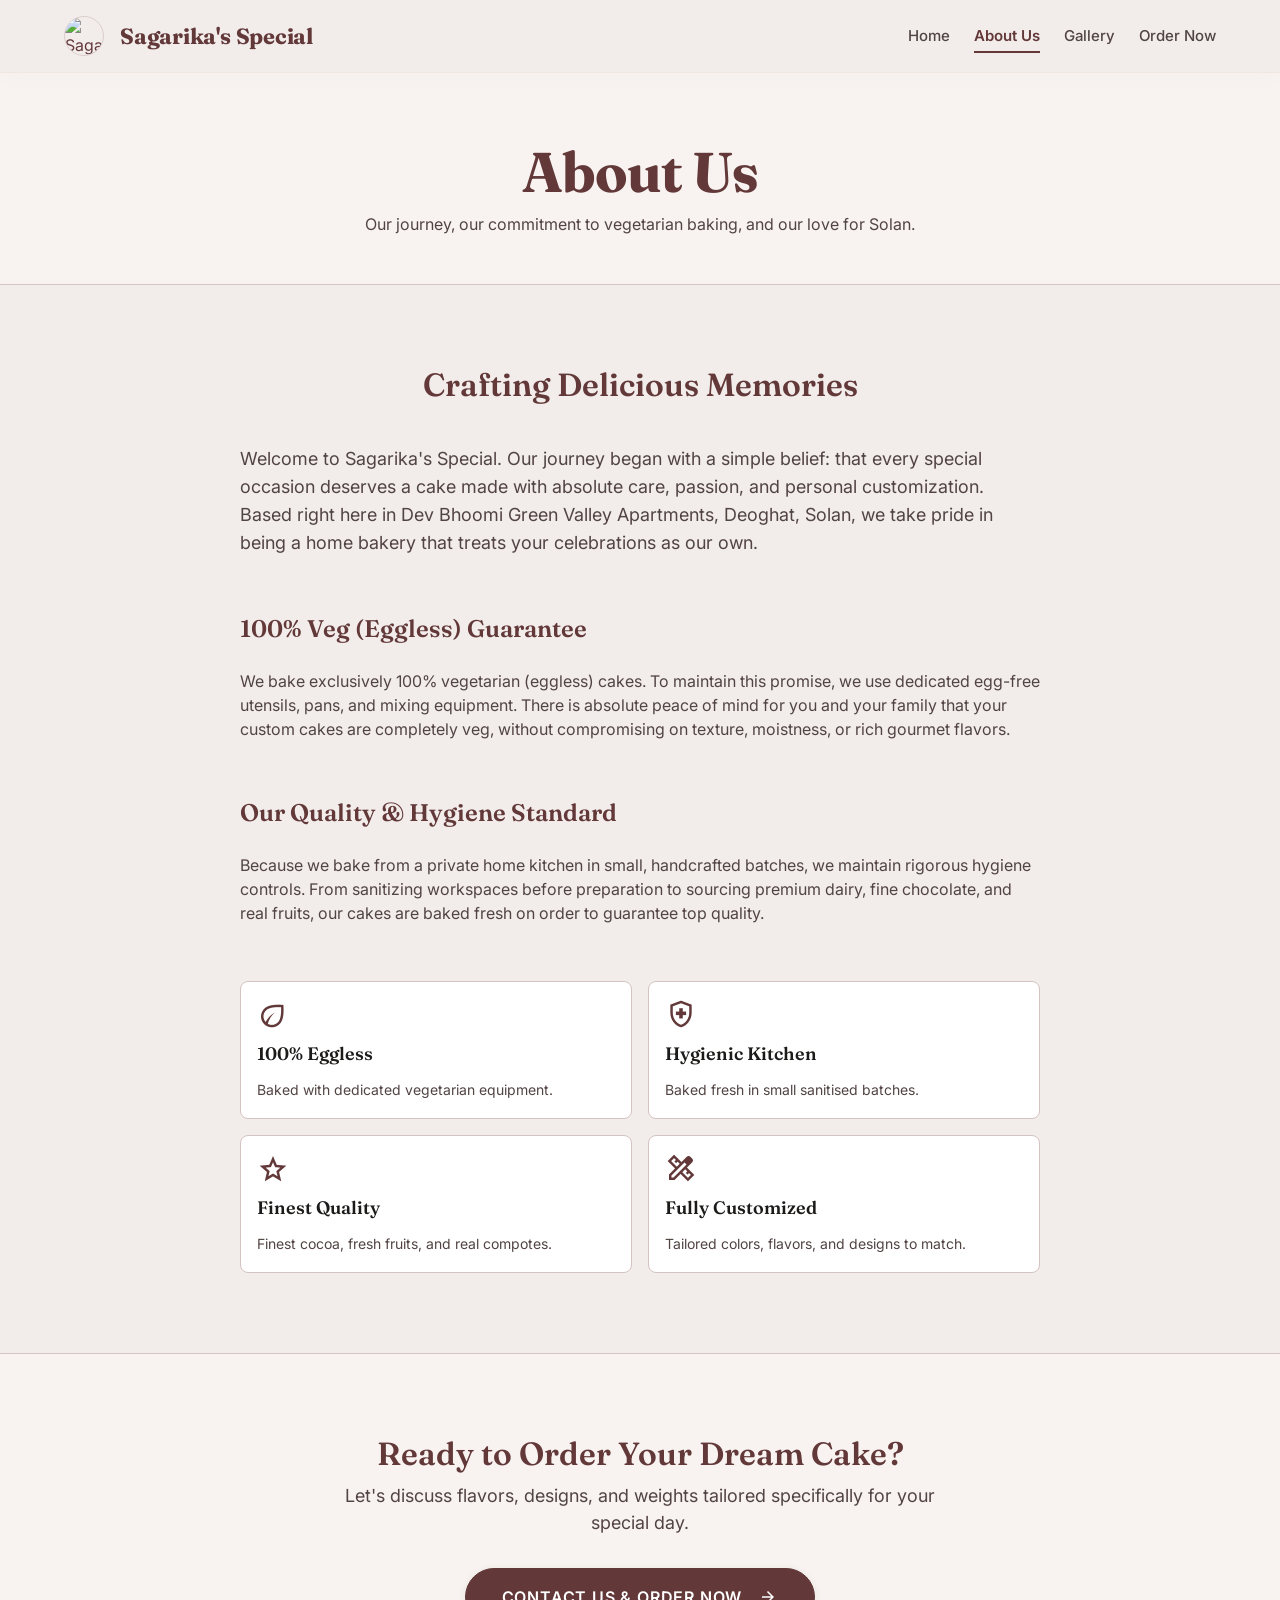
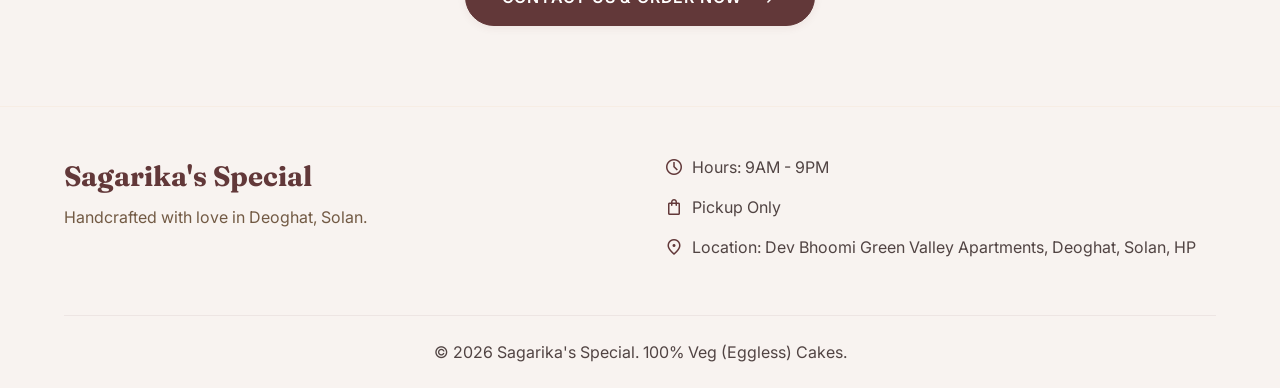
==== commit 54a3be2b: "Remove image from About Us section and add Dev Bhoomi Green Valley Apartments address to that page c" ====
--- a/about.html
+++ b/about.html
@@ -26,6 +26,13 @@
       <div class="loader-spinner"></div>
     </div>
   </div>
+  <script>
+    try {
+      if (sessionStorage.getItem('ss_preloader_shown')) {
+        document.getElementById('preloader').style.display = 'none';
+      }
+    } catch (e) {}
+  </script>
 
   <!-- Navigation Bar -->
   <nav class="navbar" id="main-nav">
@@ -77,53 +84,43 @@
     <!-- Editorial Story Section -->
     <section class="section-padding" style="background-color: var(--color-background);">
       <div class="container-custom">
-        <div class="about-grid">
-          <!-- Text Column -->
-          <div class="about-text">
-            <h2 class="font-headline-lg" style="color: var(--color-primary);">Crafting Delicious Memories</h2>
-            <p class="font-body-lg" style="color: var(--color-on-surface-variant);">
-              Welcome to Sagarika's Special. Our journey began with a simple belief: that every special occasion deserves a cake made with absolute care, passion, and personal customization. Based right here in Deoghat, Solan, we take pride in being a home bakery that treats your celebrations as our own.
-            </p>
-            
-            <h3 class="font-headline-md" style="color: var(--color-primary); margin-top: var(--spacing-xs);">100% Veg (Eggless) Guarantee</h3>
-            <p class="font-body-md" style="color: var(--color-on-surface-variant);">
-              We bake exclusively 100% vegetarian (eggless) cakes. To maintain this promise, we use dedicated egg-free utensils, pans, and mixing equipment. There is absolute peace of mind for you and your family that your custom cakes are completely veg, without compromising on texture, moistness, or rich gourmet flavors.
-            </p>
+        <div class="about-text" style="max-width: 800px; margin: 0 auto;">
+          <h2 class="font-headline-lg" style="color: var(--color-primary); text-align: center; margin-bottom: var(--spacing-md);">Crafting Delicious Memories</h2>
+          <p class="font-body-lg" style="color: var(--color-on-surface-variant); margin-bottom: var(--spacing-sm);">
+            Welcome to Sagarika's Special. Our journey began with a simple belief: that every special occasion deserves a cake made with absolute care, passion, and personal customization. Based right here in Dev Bhoomi Green Valley Apartments, Deoghat, Solan, we take pride in being a home bakery that treats your celebrations as our own.
+          </p>
+          
+          <h3 class="font-headline-md" style="color: var(--color-primary); margin-top: var(--spacing-md); margin-bottom: 8px;">100% Veg (Eggless) Guarantee</h3>
+          <p class="font-body-md" style="color: var(--color-on-surface-variant); margin-bottom: var(--spacing-sm);">
+            We bake exclusively 100% vegetarian (eggless) cakes. To maintain this promise, we use dedicated egg-free utensils, pans, and mixing equipment. There is absolute peace of mind for you and your family that your custom cakes are completely veg, without compromising on texture, moistness, or rich gourmet flavors.
+          </p>
 
-            <h3 class="font-headline-md" style="color: var(--color-primary); margin-top: var(--spacing-xs);">Our Quality & Hygiene Standard</h3>
-            <p class="font-body-md" style="color: var(--color-on-surface-variant);">
-              Because we bake from a private home kitchen in small, handcrafted batches, we maintain rigorous hygiene controls. From sanitizing workspaces before preparation to sourcing premium dairy, fine chocolate, and real fruits, our cakes are baked fresh on order to guarantee top quality.
-            </p>
+          <h3 class="font-headline-md" style="color: var(--color-primary); margin-top: var(--spacing-md); margin-bottom: 8px;">Our Quality & Hygiene Standard</h3>
+          <p class="font-body-md" style="color: var(--color-on-surface-variant); margin-bottom: var(--spacing-md);">
+            Because we bake from a private home kitchen in small, handcrafted batches, we maintain rigorous hygiene controls. From sanitizing workspaces before preparation to sourcing premium dairy, fine chocolate, and real fruits, our cakes are baked fresh on order to guarantee top quality.
+          </p>
 
-            <!-- Features Grid -->
-            <div class="about-features">
-              <div class="about-feature-item">
-                <span class="material-symbols-outlined about-feature-icon">eco</span>
-                <h4 class="font-headline-md" style="font-size: 18px; margin: 0;">100% Eggless</h4>
-                <p class="font-body-md" style="font-size: 14px; margin: 0; color: var(--color-on-surface-variant);">Baked with dedicated vegetarian equipment.</p>
-              </div>
-              <div class="about-feature-item">
-                <span class="material-symbols-outlined about-feature-icon">health_and_safety</span>
-                <h4 class="font-headline-md" style="font-size: 18px; margin: 0;">Hygienic Kitchen</h4>
-                <p class="font-body-md" style="font-size: 14px; margin: 0; color: var(--color-on-surface-variant);">Baked fresh in small sanitised batches.</p>
-              </div>
-              <div class="about-feature-item">
-                <span class="material-symbols-outlined about-feature-icon">grade</span>
-                <h4 class="font-headline-md" style="font-size: 18px; margin: 0;">Finest Quality</h4>
-                <p class="font-body-md" style="font-size: 14px; margin: 0; color: var(--color-on-surface-variant);">Finest cocoa, fresh fruits, and real compotes.</p>
-              </div>
-              <div class="about-feature-item">
-                <span class="material-symbols-outlined about-feature-icon">design_services</span>
-                <h4 class="font-headline-md" style="font-size: 18px; margin: 0;">Fully Customized</h4>
-                <p class="font-body-md" style="font-size: 14px; margin: 0; color: var(--color-on-surface-variant);">Tailored colors, flavors, and designs to match.</p>
-              </div>
+          <!-- Features Grid -->
+          <div class="about-features">
+            <div class="about-feature-item">
+              <span class="material-symbols-outlined about-feature-icon">eco</span>
+              <h4 class="font-headline-md" style="font-size: 18px; margin: 0;">100% Eggless</h4>
+              <p class="font-body-md" style="font-size: 14px; margin: 0; color: var(--color-on-surface-variant);">Baked with dedicated vegetarian equipment.</p>
             </div>
-          </div>
-
-          <!-- Image Column -->
-          <div>
-            <div class="about-image-container">
-              <img class="about-image" alt="Stunning rose celebration custom cake handcrafted in Solan" src="./images/hero-celebration.png">
+            <div class="about-feature-item">
+              <span class="material-symbols-outlined about-feature-icon">health_and_safety</span>
+              <h4 class="font-headline-md" style="font-size: 18px; margin: 0;">Hygienic Kitchen</h4>
+              <p class="font-body-md" style="font-size: 14px; margin: 0; color: var(--color-on-surface-variant);">Baked fresh in small sanitised batches.</p>
+            </div>
+            <div class="about-feature-item">
+              <span class="material-symbols-outlined about-feature-icon">grade</span>
+              <h4 class="font-headline-md" style="font-size: 18px; margin: 0;">Finest Quality</h4>
+              <p class="font-body-md" style="font-size: 14px; margin: 0; color: var(--color-on-surface-variant);">Finest cocoa, fresh fruits, and real compotes.</p>
+            </div>
+            <div class="about-feature-item">
+              <span class="material-symbols-outlined about-feature-icon">design_services</span>
+              <h4 class="font-headline-md" style="font-size: 18px; margin: 0;">Fully Customized</h4>
+              <p class="font-body-md" style="font-size: 14px; margin: 0; color: var(--color-on-surface-variant);">Tailored colors, flavors, and designs to match.</p>
             </div>
           </div>
         </div>
@@ -169,7 +166,7 @@
           </div>
           <div class="footer-detail">
             <span class="material-symbols-outlined footer-detail-icon">location_on</span>
-            <span class="font-body-md">Location: Deoghat, Solan, HP</span>
+            <span class="font-body-md">Location: Dev Bhoomi Green Valley Apartments, Deoghat, Solan, HP</span>
           </div>
         </div>
       </div>
@@ -184,6 +181,6 @@
   </footer>
 
   <!-- Link script -->
-  <script src="./js/script.js?v=3"></script>
+  <script src="./js/script.js?v=4"></script>
 </body>
 </html>
--- a/css/style.css
+++ b/css/style.css
@@ -537,7 +537,7 @@
 .grid-specialties {
   display: grid;
   grid-template-columns: repeat(5, 1fr);
-  gap: var(--spacing-lg);
+  gap: var(--spacing-md);
 }
 
 .specialty-card {
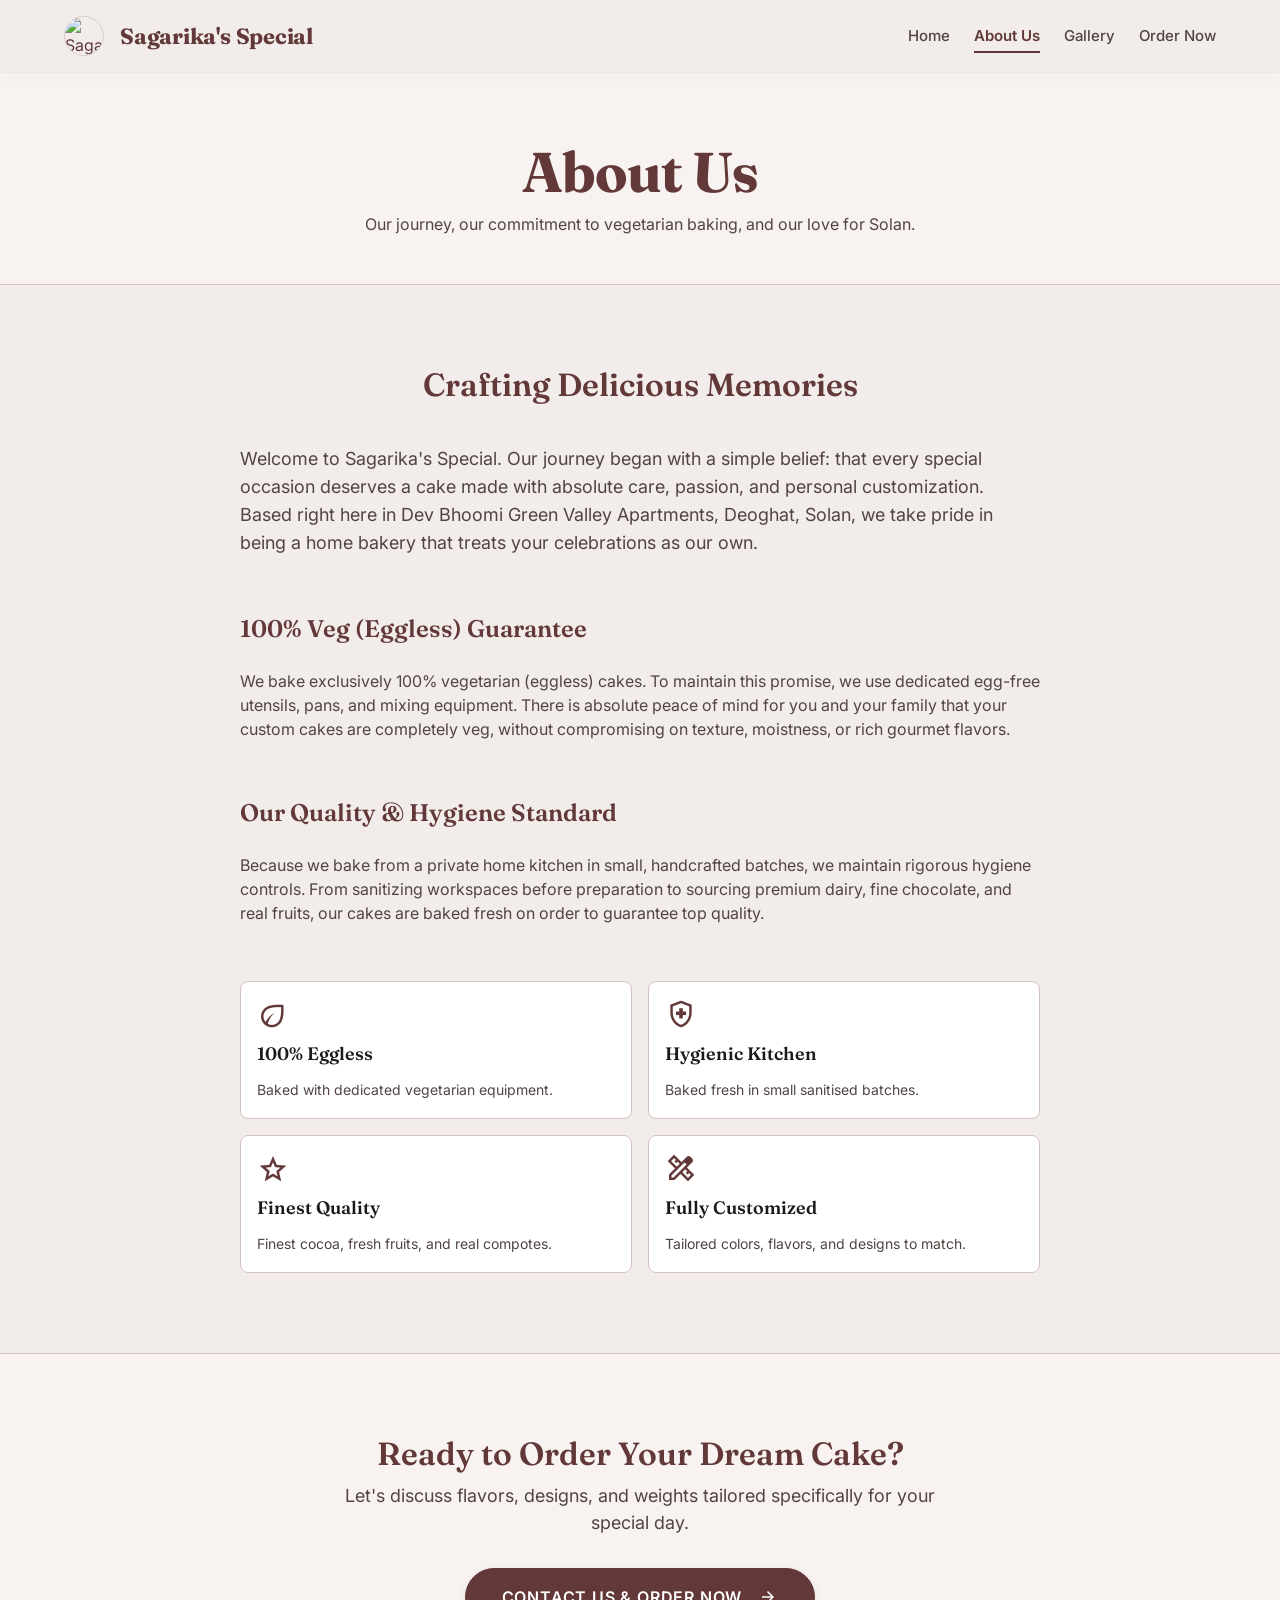
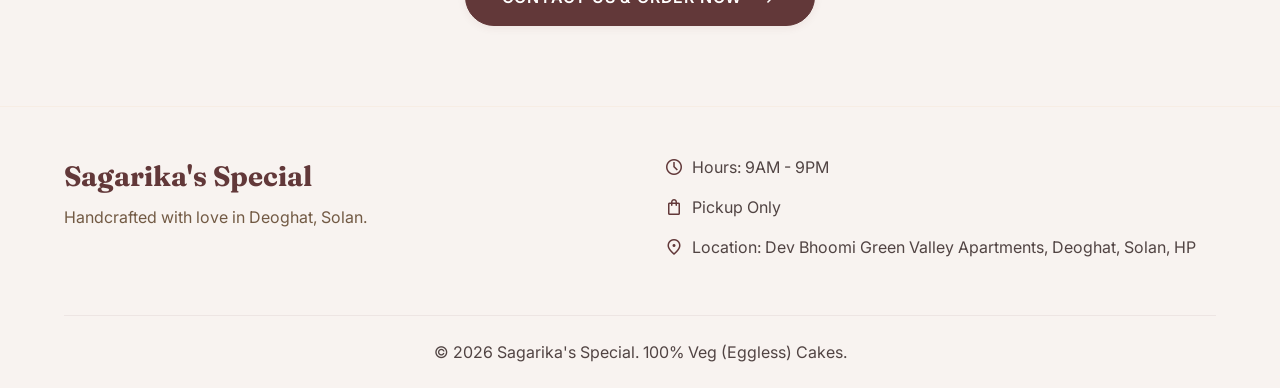
==== commit 64df061e: "Refactor mobile specialties grid to center 5th card symmetrically using flexbox without stretching C" ====
--- a/about.html
+++ b/about.html
@@ -15,7 +15,7 @@
   <link href="https://fonts.googleapis.com/css2?family=Material+Symbols+Outlined:wght,FILL@100..700,0..1&display=block" rel="stylesheet">
   
   <!-- Custom Stylesheet -->
-  <link rel="stylesheet" href="./css/style.css?v=29">
+  <link rel="stylesheet" href="./css/style.css?v=30">
 </head>
 <body id="about">
 
--- a/css/style.css
+++ b/css/style.css
@@ -331,17 +331,17 @@
 /* Mobile dropdown menu */
 .mobile-menu {
   position: fixed;
-  top: 72px;
+  top: 0;
   left: 0;
   width: 100%;
   background-color: var(--color-surface);
   border-bottom: 1px solid rgba(241, 209, 181, 0.4);
-  padding: var(--spacing-md) var(--margin-mobile);
-  display: flex;
+  padding: 88px var(--margin-mobile) var(--spacing-md) var(--margin-mobile); /* 88px top padding to clear fixed navbar */
+  display: none; /* Hide on desktop */
   flex-direction: column;
   gap: var(--spacing-sm);
   z-index: 99;
-  transform: translateY(-120%);
+  transform: translateY(-100%);
   transition: transform 0.4s cubic-bezier(0.16, 1, 0.3, 1);
   box-shadow: 0 10px 30px rgba(0, 0, 0, 0.05);
 }
@@ -824,6 +824,10 @@
     display: flex;
   }
   
+  .mobile-menu {
+    display: flex;
+  }
+  
   /* Hero typography for small screens */
   .font-display-lg {
     font-size: 36px;
@@ -1078,8 +1082,17 @@
     gap: var(--spacing-md);
   }
   
-  #home .grid-specialties .specialty-card:last-child {
-    grid-column: span 2;
+  /* Flexbox-based 2-column layout to center the 5th card symmetrically */
+  #home .grid-specialties {
+    display: flex;
+    flex-wrap: wrap;
+    justify-content: center;
+    gap: var(--spacing-md);
+  }
+  
+  #home .grid-specialties .specialty-card {
+    flex: 0 1 calc(50% - var(--spacing-md) / 2);
+    max-width: calc(50% - var(--spacing-md) / 2);
   }
 }
 
@@ -1087,4 +1100,14 @@
   .about-features {
     grid-template-columns: 1fr;
   }
-}
+  
+  /* Make sure gap and basis match mobile specifications on homepage grid */
+  #home .grid-specialties {
+    gap: var(--spacing-sm);
+  }
+  
+  #home .grid-specialties .specialty-card {
+    flex: 0 1 calc(50% - var(--spacing-sm) / 2);
+    max-width: calc(50% - var(--spacing-sm) / 2);
+  }
+}
